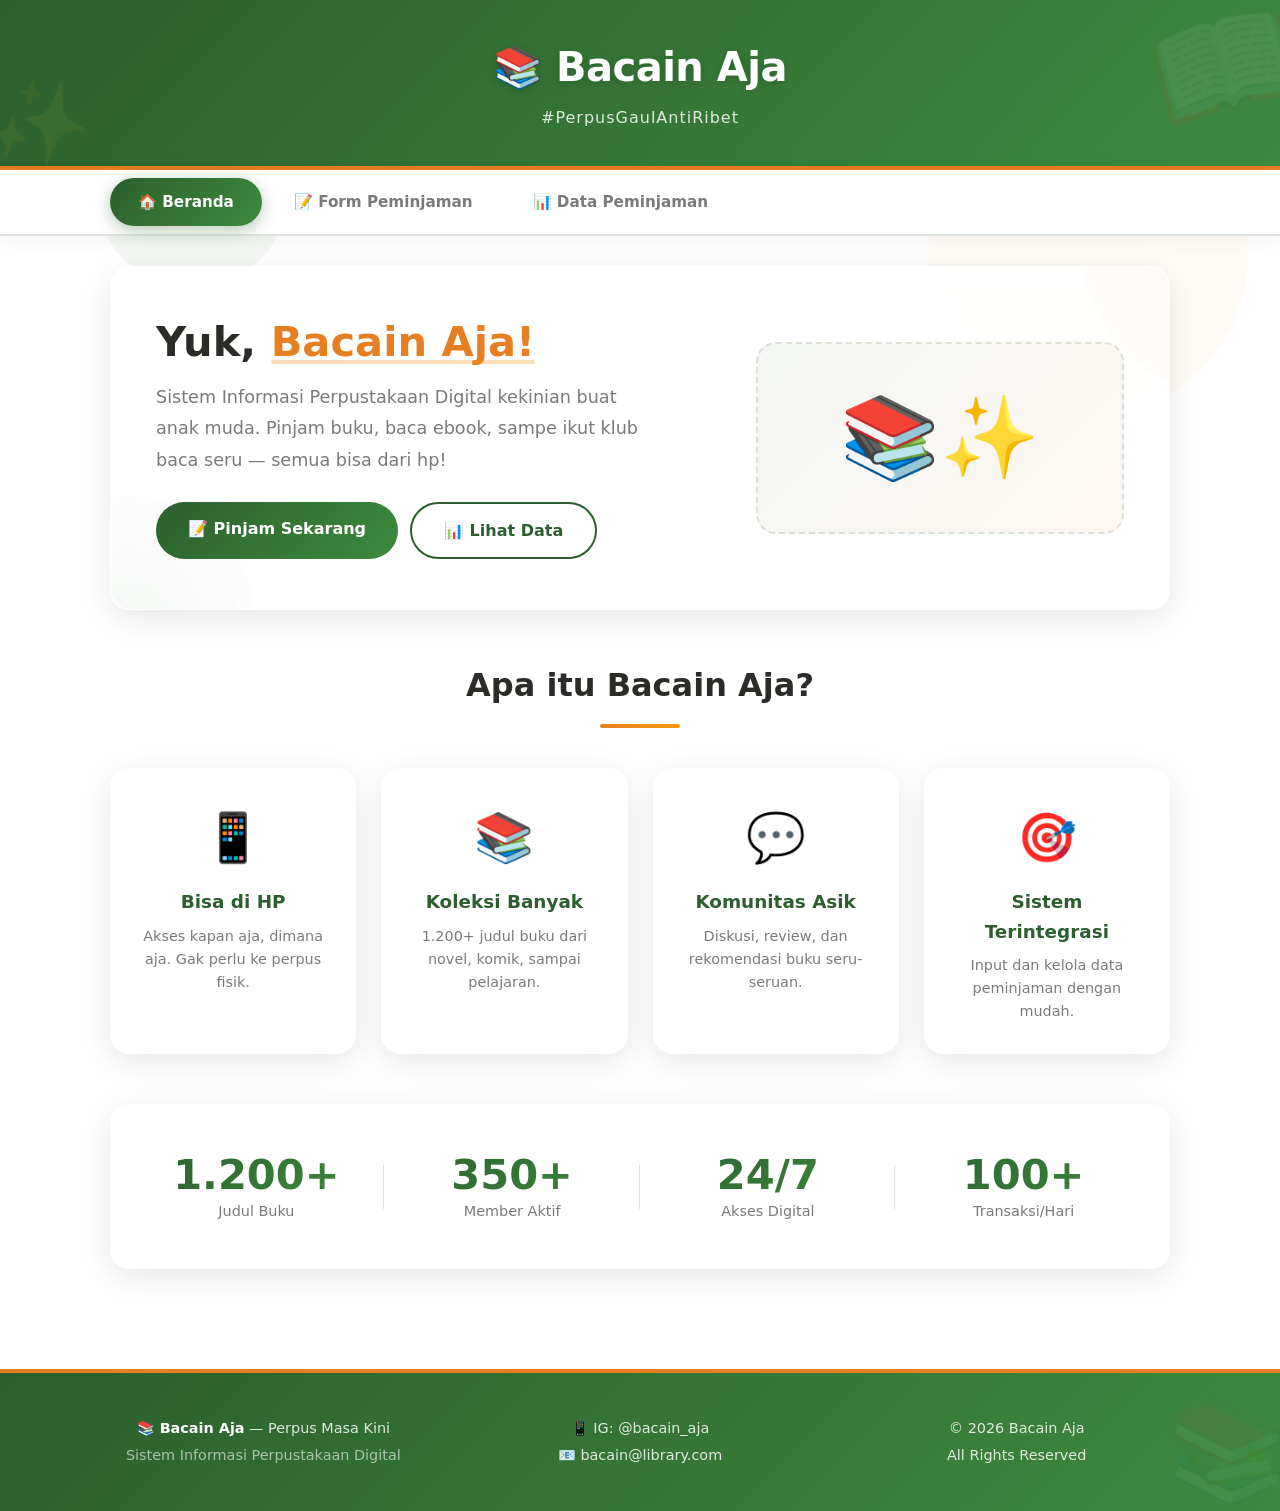
==== index.html @ 274f5fb3 "first commit - with js awal" ====
<!DOCTYPE html>
<html lang="id">
<head>
    <meta charset="UTF-8">
    <meta name="viewport" content="width=device-width, initial-scale=1.0">
    <title>Bacain Aja - Sistem Informasi Perpustakaan</title>
    <link rel="stylesheet" href="css/style.css">
</head>
<body>

    <header>
        <div class="header-content">
            <h1>📚 Bacain Aja</h1>
            <p class="tagline">#PerpusGaulAntiRibet</p>
        </div>
    </header>

    <!-- NAVIGASI -->
    <nav>
        <div class="nav-bar">
            <input type="checkbox" id="menu-check">
            <label for="menu-check" class="menu-btn">☰</label>
            <ul class="menu">
                <li><a href="index.html" class="active">🏠 Beranda</a></li>
                <li><a href="form.html">📝 Form Peminjaman</a></li>
                <li><a href="data.html">📊 Data Peminjaman</a></li>
            </ul>
        </div>
    </nav>

    <main>
        <div class="wrapper">
            <!-- HERO SECTION -->
            <section class="hero">
                <div class="hero-kiri">
                    <h2>Yuk, <span class="oren">Bacain Aja!</span></h2>
                    <p>Sistem Informasi Perpustakaan Digital kekinian buat anak muda. Pinjam buku, baca ebook, sampe ikut klub baca seru — semua bisa dari hp!</p>
                    <div class="hero-buttons">
                        <a href="form.html" class="tombol primary">📝 Pinjam Sekarang</a>
                        <a href="data.html" class="tombol secondary">📊 Lihat Data</a>
                    </div>
                </div>
                <div class="hero-kanan">
                    📚✨
                </div>
            </section>

            <!-- FITUR -->
            <section class="deskripsi">
                <h3>Apa itu Bacain Aja?</h3>
                <div class="card-group">
                    <div class="card">
                        <div class="icon">📱</div>
                        <h4>Bisa di HP</h4>
                        <p>Akses kapan aja, dimana aja. Gak perlu ke perpus fisik.</p>
                    </div>
                    <div class="card">
                        <div class="icon">📚</div>
                        <h4>Koleksi Banyak</h4>
                        <p>1.200+ judul buku dari novel, komik, sampai pelajaran.</p>
                    </div>
                    <div class="card">
                        <div class="icon">💬</div>
                        <h4>Komunitas Asik</h4>
                        <p>Diskusi, review, dan rekomendasi buku seru-seruan.</p>
                    </div>
                    <div class="card">
                        <div class="icon">🎯</div>
                        <h4>Sistem Terintegrasi</h4>
                        <p>Input dan kelola data peminjaman dengan mudah.</p>
                    </div>
                </div>
            </section>

            <!-- STATISTIK -->
            <section class="stat">
                <div class="stat-item">
                    <span class="big">1.200+</span>
                    <span>Judul Buku</span>
                </div>
                <div class="stat-item">
                    <span class="big">350+</span>
                    <span>Member Aktif</span>
                </div>
                <div class="stat-item">
                    <span class="big">24/7</span>
                    <span>Akses Digital</span>
                </div>
                <div class="stat-item">
                    <span class="big">100+</span>
                    <span>Transaksi/Hari</span>
                </div>
            </section>
        </div>
    </main>

    <footer>
        <div class="footer-content">
            <div>
                <p><strong>📚 Bacain Aja</strong> — Perpus Masa Kini</p>
                <p class="footer-tagline">Sistem Informasi Perpustakaan Digital</p>
            </div>
            <div>
                <p>📱 IG: @bacain_aja</p>
                <p>📧 bacain@library.com</p>
            </div>
            <div>
                <p>© 2026 Bacain Aja</p>
                <p>All Rights Reserved</p>
            </div>
        </div>
    </footer>

    <script src="js/script.js"></script>
</body>
</html>
---- css/style.css ----
/* RESET DASAR */
* {
  margin: 0;
  padding: 0;
  box-sizing: border-box;
}

:root {
  --primary: #2c5f2d;
  --primary-light: #3d8b3e;
  --primary-dark: #1e451f;
  --secondary: #e67e22;
  --secondary-light: #f39c12;
  --secondary-dark: #d35400;
  --bg: #f0f4f0;
  --white: #ffffff;
  --text-dark: #2c2b28;
  --text-muted: #7a7a7a;
  --border: #dce3dc;
  --shadow: 0 8px 32px rgba(0, 0, 0, 0.10);
  --radius: 20px;
  --transition: 0.3s ease;
  --gradient-bg: linear-gradient(135deg, #e8f0e8 0%, #d4e0d4 50%, #c8d8c8 100%);
  --gradient-primary: linear-gradient(135deg, #2c5f2d, #3d8b3e);
  --gradient-secondary: linear-gradient(135deg, #e67e22, #f39c12);
}

body {
  font-family:
    system-ui,
    -apple-system,
    "Segoe UI",
    Roboto,
    sans-serif;
  background: var(--gradient-bg);
  color: var(--text-dark);
  line-height: 1.6;
  min-height: 100vh;
  background-image: 
    url('data:image/svg+xml,%3Csvg xmlns="http://www.w3.org/2000/svg" viewBox="0 0 200 200"%3E%3Ccircle cx="30" cy="30" r="15" fill="%232c5f2d" opacity="0.05"/%3E%3Ccircle cx="170" cy="40" r="25" fill="%23e67e22" opacity="0.04"/%3E%3Ccircle cx="100" cy="180" r="20" fill="%232c5f2d" opacity="0.06"/%3E%3Ccircle cx="190" cy="170" r="12" fill="%23f39c12" opacity="0.05"/%3E%3C/svg%3E');
  background-size: cover;
  background-attachment: fixed;
}

/* ========== HEADER ========== */
header {
  background: var(--gradient-primary);
  text-align: center;
  padding: 35px 20px;
  border-bottom: 4px solid var(--secondary);
  position: relative;
  overflow: hidden;
}

header::before {
  content: '📖';
  position: absolute;
  font-size: 120px;
  right: -20px;
  top: -30px;
  opacity: 0.08;
  transform: rotate(-15deg);
}

header::after {
  content: '✨';
  position: absolute;
  font-size: 80px;
  left: -10px;
  bottom: -20px;
  opacity: 0.06;
  transform: rotate(10deg);
}

.header-content h1 {
  color: var(--white);
  font-size: 2.5rem;
  margin-bottom: 6px;
  letter-spacing: -0.5px;
  text-shadow: 0 2px 8px rgba(0, 0, 0, 0.15);
}

.tagline {
  color: rgba(255, 255, 255, 0.85);
  font-size: 1rem;
  font-weight: 500;
  letter-spacing: 1px;
}

/* ========== NAVIGASI ========== */
nav {
  background: rgba(255, 255, 255, 0.92);
  backdrop-filter: blur(12px);
  border-bottom: 2px solid var(--border);
  position: sticky;
  top: 0;
  z-index: 99;
  box-shadow: 0 4px 20px rgba(0, 0, 0, 0.06);
}

.nav-bar {
  max-width: 1100px;
  margin: 0 auto;
  padding: 0 20px;
  display: flex;
  align-items: center;
  justify-content: space-between;
  position: relative;
}

#menu-check {
  display: none;
}

.menu-btn {
  display: none;
  font-size: 28px;
  background: none;
  border: none;
  cursor: pointer;
  color: var(--primary);
  padding: 12px 0;
  transition: var(--transition);
}

.menu-btn:hover {
  color: var(--secondary);
}

.menu {
  list-style: none;
  display: flex;
  gap: 4px;
  margin: 0;
  padding: 8px 0;
}

.menu li a {
  display: inline-block;
  padding: 12px 28px;
  text-decoration: none;
  color: var(--text-muted);
  font-weight: 600;
  border-radius: 40px;
  transition: var(--transition);
  font-size: 0.95rem;
  position: relative;
}

.menu li a::after {
  content: '';
  position: absolute;
  bottom: 4px;
  left: 50%;
  width: 0;
  height: 3px;
  background: var(--secondary);
  border-radius: 4px;
  transition: var(--transition);
  transform: translateX(-50%);
}

.menu li a:hover::after {
  width: 60%;
}

.menu li a:hover {
  background: rgba(44, 95, 45, 0.08);
  color: var(--primary);
  transform: translateY(-1px);
}

.menu li a.active {
  background: var(--gradient-primary);
  color: var(--white);
  box-shadow: 0 4px 16px rgba(44, 95, 45, 0.35);
}

.menu li a.active::after {
  display: none;
}

.menu li a.active:hover {
  background: var(--gradient-primary);
  box-shadow: 0 6px 24px rgba(44, 95, 45, 0.45);
  transform: translateY(-2px);
}

/* ========== RESPONSIVE NAV ========== */
@media (max-width: 768px) {
  .menu-btn {
    display: block;
  }

  .menu {
    display: none;
    position: absolute;
    top: 55px;
    left: 0;
    right: 0;
    background: rgba(255, 255, 255, 0.98);
    backdrop-filter: blur(12px);
    flex-direction: column;
    gap: 0;
    box-shadow: 0 8px 32px rgba(0, 0, 0, 0.12);
    border-top: 2px solid var(--border);
    padding: 8px 0;
    border-radius: 0 0 20px 20px;
  }

  .menu li a {
    display: block;
    padding: 14px 24px;
    border-radius: 0;
    text-align: center;
  }

  .menu li a::after {
    display: none;
  }

  .menu li a:hover {
    background: rgba(44, 95, 45, 0.06);
  }

  #menu-check:checked ~ .menu {
    display: flex;
  }
}

/* ========== WRAPPER ========== */
.wrapper {
  max-width: 1100px;
  margin: 0 auto;
  padding: 30px 20px;
  animation: fadeInUp 0.6s ease;
}

@keyframes fadeInUp {
  from {
    opacity: 0;
    transform: translateY(30px);
  }
  to {
    opacity: 1;
    transform: translateY(0);
  }
}

/* ========== HERO ========== */
.hero {
  background: rgba(255, 255, 255, 0.9);
  backdrop-filter: blur(8px);
  border-radius: var(--radius);
  padding: 50px 45px;
  display: flex;
  flex-wrap: wrap;
  align-items: center;
  justify-content: space-between;
  gap: 30px;
  margin-bottom: 50px;
  border: 1px solid rgba(255, 255, 255, 0.3);
  box-shadow: var(--shadow);
  transition: var(--transition);
  position: relative;
  overflow: hidden;
}

.hero::before {
  content: '';
  position: absolute;
  top: -50%;
  right: -20%;
  width: 300px;
  height: 300px;
  background: radial-gradient(circle, rgba(230, 126, 34, 0.06), transparent);
  border-radius: 50%;
}

.hero::after {
  content: '';
  position: absolute;
  bottom: -40%;
  left: -10%;
  width: 250px;
  height: 250px;
  background: radial-gradient(circle, rgba(44, 95, 45, 0.05), transparent);
  border-radius: 50%;
}

.hero:hover {
  box-shadow: 0 12px 40px rgba(0, 0, 0, 0.12);
  transform: translateY(-4px);
}

.hero-kiri {
  flex: 1.5;
  position: relative;
  z-index: 1;
}

.hero-kiri h2 {
  font-size: 2.6rem;
  margin-bottom: 15px;
  line-height: 1.2;
}

.oren {
  color: var(--secondary);
  position: relative;
}

.oren::after {
  content: "";
  position: absolute;
  bottom: 2px;
  left: 0;
  right: 0;
  height: 4px;
  background: var(--gradient-secondary);
  opacity: 0.3;
  border-radius: 4px;
}

.hero-kiri p {
  color: var(--text-muted);
  margin-bottom: 25px;
  font-size: 1.1rem;
  max-width: 500px;
  line-height: 1.8;
}

.hero-buttons {
  display: flex;
  gap: 12px;
  flex-wrap: wrap;
}

.hero-kanan {
  flex: 0.8;
  font-size: 5rem;
  text-align: center;
  background: linear-gradient(135deg, rgba(44, 95, 45, 0.06), rgba(230, 126, 34, 0.06));
  padding: 30px;
  border-radius: var(--radius);
  border: 2px dashed rgba(44, 95, 45, 0.15);
  position: relative;
  z-index: 1;
  animation: float 3s ease-in-out infinite;
}

@keyframes float {
  0%, 100% { transform: translateY(0px); }
  50% { transform: translateY(-10px); }
}

/* ========== TOMBOL ========== */
.tombol {
  display: inline-block;
  padding: 14px 32px;
  border-radius: 40px;
  text-decoration: none;
  font-weight: 600;
  transition: var(--transition);
  border: none;
  cursor: pointer;
  font-size: 1rem;
  position: relative;
  overflow: hidden;
}

.tombol::after {
  content: '';
  position: absolute;
  top: 50%;
  left: 50%;
  width: 0;
  height: 0;
  border-radius: 50%;
  background: rgba(255, 255, 255, 0.2);
  transition: all 0.5s ease;
  transform: translate(-50%, -50%);
}

.tombol:active::after {
  width: 300px;
  height: 300px;
}

.tombol.primary {
  background: var(--gradient-primary);
  color: var(--white);
}

.tombol.primary:hover {
  transform: translateY(-3px);
  box-shadow: 0 6px 24px rgba(44, 95, 45, 0.4);
}

.tombol.secondary {
  background: var(--white);
  color: var(--primary);
  border: 2px solid var(--primary);
}

.tombol.secondary:hover {
  background: #eef2e6;
  transform: translateY(-3px);
  box-shadow: 0 6px 20px rgba(44, 95, 45, 0.15);
}

.tombol.danger {
  background: linear-gradient(135deg, #e74c3c, #c0392b);
  color: var(--white);
}

.tombol.danger:hover {
  transform: translateY(-3px);
  box-shadow: 0 6px 24px rgba(231, 76, 60, 0.4);
}

.tombol.small {
  padding: 8px 18px;
  font-size: 0.85rem;
}

/* ========== CARD ========== */
.deskripsi h3 {
  text-align: center;
  font-size: 2rem;
  margin-bottom: 40px;
  color: var(--text-dark);
  position: relative;
}

.deskripsi h3::after {
  content: "";
  display: block;
  width: 80px;
  height: 4px;
  background: var(--gradient-secondary);
  margin: 12px auto 0;
  border-radius: 4px;
}

.card-group {
  display: grid;
  grid-template-columns: repeat(auto-fit, minmax(220px, 1fr));
  gap: 25px;
  margin-bottom: 50px;
}

.card {
  background: rgba(255, 255, 255, 0.9);
  backdrop-filter: blur(8px);
  padding: 30px 24px;
  text-align: center;
  border-radius: var(--radius);
  border: 1px solid rgba(255, 255, 255, 0.3);
  transition: var(--transition);
  box-shadow: var(--shadow);
  position: relative;
  overflow: hidden;
}

.card::before {
  content: '';
  position: absolute;
  top: 0;
  left: 0;
  right: 0;
  height: 4px;
  background: var(--gradient-primary);
  transform: scaleX(0);
  transition: var(--transition);
}

.card:hover::before {
  transform: scaleX(1);
}

.card:hover {
  transform: translateY(-8px);
  border-color: var(--primary);
  box-shadow: 0 12px 32px rgba(44, 95, 45, 0.15);
}

.icon {
  font-size: 3rem;
  margin-bottom: 12px;
  display: block;
}

.card h4 {
  color: var(--primary);
  margin: 12px 0 8px;
  font-size: 1.15rem;
}

.card p {
  color: var(--text-muted);
  font-size: 0.9rem;
}

/* ========== STATISTIK ========== */
.stat {
  display: grid;
  grid-template-columns: repeat(auto-fit, minmax(150px, 1fr));
  background: rgba(255, 255, 255, 0.9);
  backdrop-filter: blur(8px);
  border-radius: var(--radius);
  padding: 45px 30px;
  text-align: center;
  gap: 25px;
  border: 1px solid rgba(255, 255, 255, 0.3);
  margin-bottom: 20px;
  box-shadow: var(--shadow);
  transition: var(--transition);
}

.stat:hover {
  box-shadow: 0 12px 40px rgba(0, 0, 0, 0.08);
}

.stat-item {
  display: flex;
  flex-direction: column;
  position: relative;
}

.stat-item:not(:last-child)::after {
  content: '';
  position: absolute;
  right: -12px;
  top: 20%;
  height: 60%;
  width: 1px;
  background: var(--border);
}

.big {
  font-size: 2.6rem;
  font-weight: 700;
  background: var(--gradient-primary);
  -webkit-background-clip: text;
  -webkit-text-fill-color: transparent;
  background-clip: text;
  line-height: 1.2;
}

.stat-item span:last-child {
  color: var(--text-muted);
  font-size: 0.9rem;
  font-weight: 500;
}

/* ========== FORM ========== */
.form-section h2 {
  text-align: center;
  font-size: 2rem;
  margin-bottom: 8px;
  position: relative;
}

.form-section h2::after {
  content: '';
  display: block;
  width: 80px;
  height: 4px;
  background: var(--gradient-secondary);
  margin: 10px auto 0;
  border-radius: 4px;
}

.form-subtitle {
  text-align: center;
  color: var(--text-muted);
  margin-bottom: 30px;
  font-size: 1.05rem;
}

.form-container {
  background: rgba(255, 255, 255, 0.92);
  backdrop-filter: blur(8px);
  border-radius: var(--radius);
  padding: 45px;
  border: 1px solid rgba(255, 255, 255, 0.3);
  box-shadow: var(--shadow);
  max-width: 750px;
  margin: 0 auto;
  transition: var(--transition);
}

.form-container:hover {
  box-shadow: 0 12px 40px rgba(0, 0, 0, 0.08);
}

.form-group {
  margin-bottom: 24px;
}

.form-group label {
  display: block;
  font-weight: 600;
  margin-bottom: 6px;
  color: var(--text-dark);
  font-size: 0.95rem;
}

.required {
  color: #e74c3c;
}

.form-group input,
.form-group select,
.form-group textarea {
  width: 100%;
  padding: 14px 18px;
  border: 2px solid var(--border);
  border-radius: 14px;
  font-size: 1rem;
  transition: var(--transition);
  background: rgba(248, 246, 242, 0.6);
  font-family: inherit;
}

.form-group input:hover,
.form-group select:hover,
.form-group textarea:hover {
  border-color: var(--primary-light);
}

.form-group input:focus,
.form-group select:focus,
.form-group textarea:focus {
  outline: none;
  border-color: var(--primary);
  box-shadow: 0 0 0 4px rgba(44, 95, 45, 0.10);
  background: var(--white);
}

.form-group textarea {
  resize: vertical;
  min-height: 100px;
}

.form-actions {
  display: flex;
  gap: 14px;
  flex-wrap: wrap;
  margin-top: 10px;
}

/* ========== NOTIFIKASI ========== */
.notifikasi {
  margin-top: 20px;
  padding: 16px 24px;
  border-radius: 14px;
  font-weight: 600;
  display: flex;
  align-items: center;
  gap: 10px;
  animation: slideIn 0.4s ease;
}

@keyframes slideIn {
  from {
    opacity: 0;
    transform: translateY(-10px);
  }
  to {
    opacity: 1;
    transform: translateY(0);
  }
}

.notifikasi.success {
  background: linear-gradient(135deg, #d4edda, #b7dfc9);
  color: #155724;
  border: 2px solid #c3e6cb;
}

.notifikasi.error {
  background: linear-gradient(135deg, #f8d7da, #f5c6cb);
  color: #721c24;
  border: 2px solid #f5c6cb;
}

/* ========== TABEL DATA ========== */
.data-section h2 {
  font-size: 2rem;
  margin-bottom: 4px;
}

.data-section h2::after {
  content: '';
  display: block;
  width: 80px;
  height: 4px;
  background: var(--gradient-secondary);
  margin: 10px 0 0;
  border-radius: 4px;
}

.data-header {
  display: flex;
  justify-content: space-between;
  align-items: center;
  flex-wrap: wrap;
  gap: 12px;
  margin-bottom: 8px;
}

.data-actions {
  display: flex;
  gap: 10px;
  flex-wrap: wrap;
}

.data-subtitle {
  color: var(--text-muted);
  margin-bottom: 25px;
  font-weight: 500;
}

.table-container {
  background: rgba(255, 255, 255, 0.92);
  backdrop-filter: blur(8px);
  border-radius: var(--radius);
  padding: 20px;
  border: 1px solid rgba(255, 255, 255, 0.3);
  box-shadow: var(--shadow);
  overflow-x: auto;
  transition: var(--transition);
}

.table-container:hover {
  box-shadow: 0 12px 40px rgba(0, 0, 0, 0.08);
}

table {
  width: 100%;
  border-collapse: collapse;
  font-size: 0.9rem;
}

table thead {
  background: var(--gradient-primary);
  color: var(--white);
}

table th {
  padding: 16px 18px;
  text-align: left;
  font-weight: 600;
  white-space: nowrap;
}

table td {
  padding: 14px 18px;
  border-bottom: 1px solid var(--border);
  vertical-align: middle;
}

table tbody tr {
  transition: var(--transition);
}

table tbody tr:hover {
  background: rgba(44, 95, 45, 0.04);
}

table tbody tr:last-child td {
  border-bottom: none;
}

.empty-data {
  text-align: center;
  color: var(--text-muted);
  padding: 50px 20px !important;
  font-style: italic;
  font-size: 1.05rem;
}

.btn-hapus {
  background: linear-gradient(135deg, #e74c3c, #c0392b);
  color: var(--white);
  border: none;
  padding: 7px 16px;
  border-radius: 10px;
  cursor: pointer;
  font-weight: 600;
  transition: var(--transition);
  font-size: 0.8rem;
}

.btn-hapus:hover {
  transform: scale(1.05);
  box-shadow: 0 4px 16px rgba(231, 76, 60, 0.4);
}

/* ========== FOOTER ========== */
footer {
  background: var(--gradient-primary);
  border-top: 4px solid var(--secondary);
  padding: 40px 20px;
  margin-top: 50px;
  color: rgba(255, 255, 255, 0.85);
  position: relative;
  overflow: hidden;
}

footer::before {
  content: '📚';
  position: absolute;
  font-size: 100px;
  right: -10px;
  bottom: -20px;
  opacity: 0.06;
}

.footer-content {
  max-width: 1100px;
  margin: 0 auto;
  display: grid;
  grid-template-columns: repeat(auto-fit, minmax(180px, 1fr));
  gap: 30px;
  text-align: center;
  position: relative;
  z-index: 1;
}

.footer-content p {
  margin: 4px 0;
  font-size: 0.9rem;
}

.footer-content strong {
  color: var(--white);
  font-weight: 700;
}

.footer-tagline {
  font-size: 0.8rem;
  opacity: 0.7;
}

/* ========== RESPONSIVE ========== */
@media (max-width: 768px) {
  .wrapper {
    padding: 20px 16px;
  }

  .hero {
    flex-direction: column;
    text-align: center;
    padding: 30px 24px;
  }

  .hero-kiri h2 {
    font-size: 2rem;
  }

  .hero-kiri p {
    max-width: 100%;
  }

  .hero-buttons {
    justify-content: center;
  }

  .hero-kanan {
    font-size: 3.5rem;
    padding: 20px;
  }

  .card-group {
    grid-template-columns: 1fr;
  }

  .stat {
    grid-template-columns: 1fr 1fr;
  }

  .stat-item:not(:last-child)::after {
    display: none;
  }

  .form-container {
    padding: 24px;
  }

  .form-actions {
    flex-direction: column;
  }

  .form-actions .tombol {
    width: 100%;
    text-align: center;
  }

  .data-header {
    flex-direction: column;
    align-items: flex-start;
  }

  .data-actions {
    width: 100%;
  }

  .data-actions .tombol {
    flex: 1;
    text-align: center;
  }

  table {
    font-size: 0.8rem;
  }

  table th,
  table td {
    padding: 10px 12px;
  }

  .footer-content {
    grid-template-columns: 1fr;
    gap: 16px;
  }

  header {
    padding: 25px 16px;
  }

  .header-content h1 {
    font-size: 2rem;
  }
}

@media (max-width: 480px) {
  .stat {
    grid-template-columns: 1fr;
    gap: 16px;
    padding: 30px 20px;
  }

  .big {
    font-size: 2rem;
  }

  .hero-kanan {
    font-size: 2.5rem;
  }

  .menu li a {
    font-size: 0.85rem;
    padding: 12px 20px;
  }

  .data-actions {
    flex-direction: column;
  }

  .data-actions .tombol {
    width: 100%;
  }

  .table-container {
    padding: 12px;
  }

  table th,
  table td {
    padding: 8px 10px;
    font-size: 0.75rem;
  }

  .btn-hapus {
    padding: 5px 12px;
    font-size: 0.7rem;
  }
}
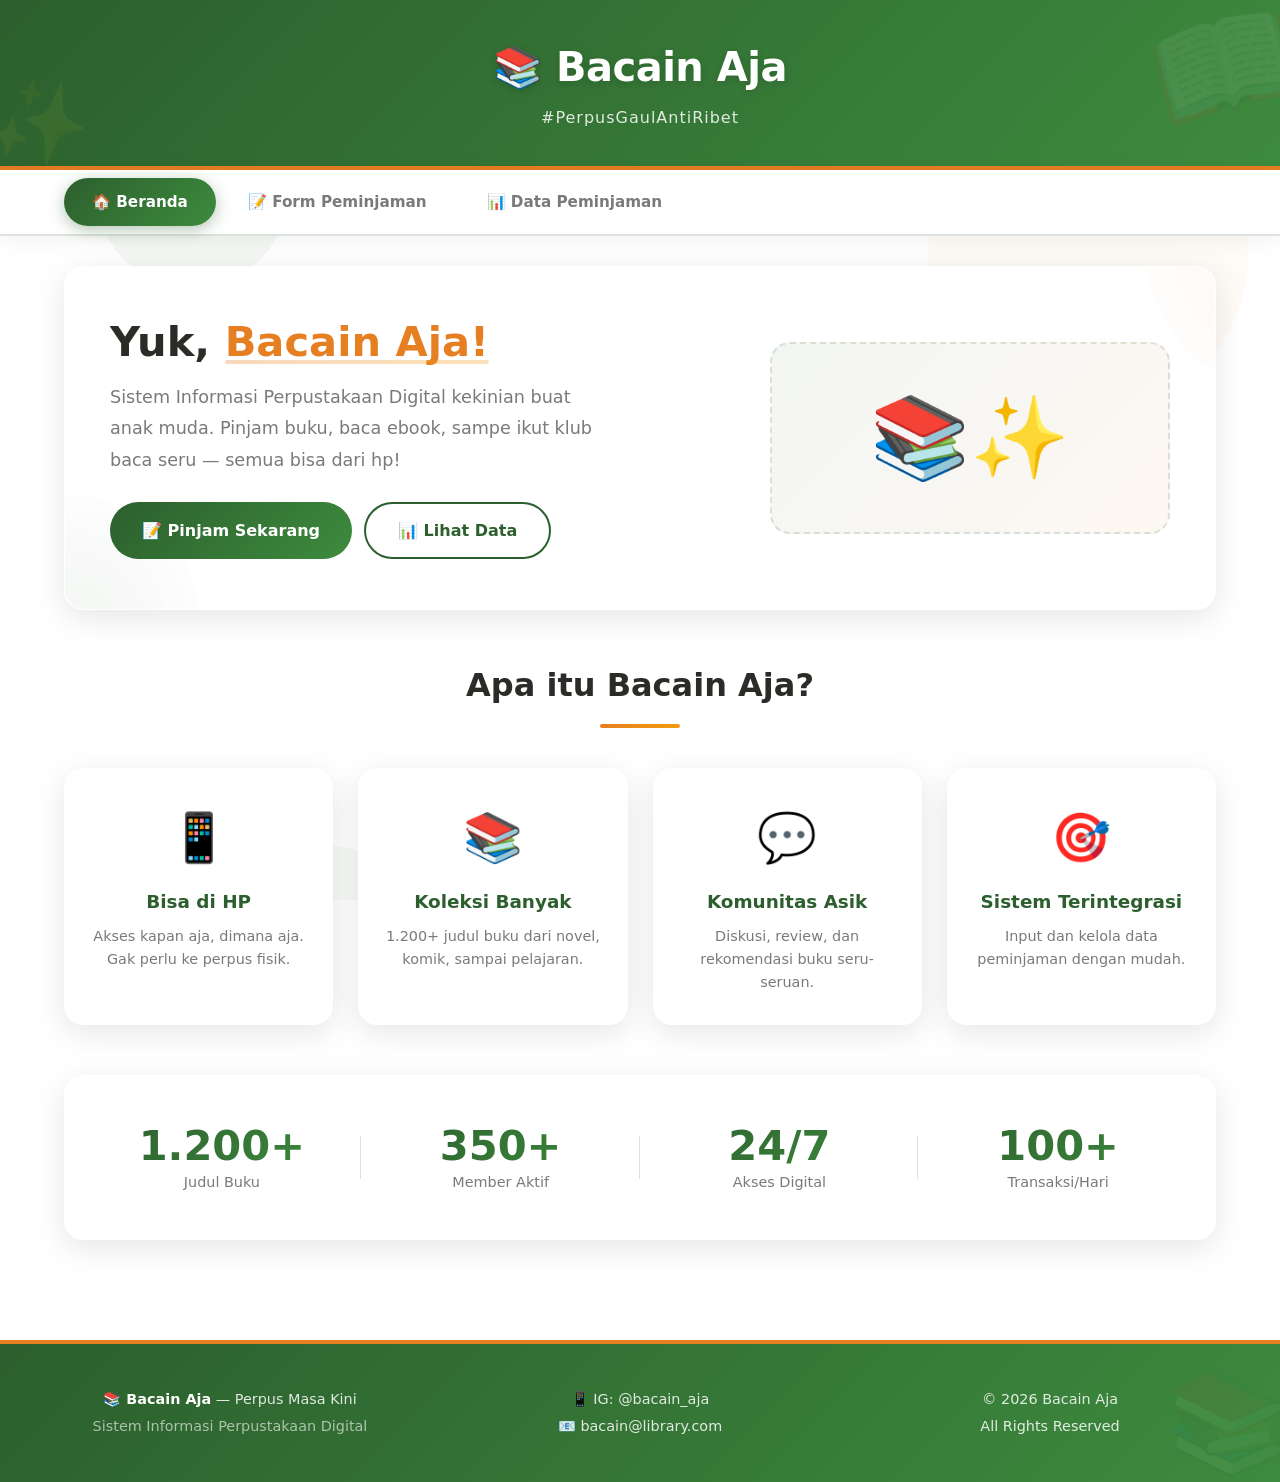
==== commit 2a7aa385: "tambahin dom dan crud" ====
--- a/index.html
+++ b/index.html
@@ -15,7 +15,6 @@
         </div>
     </header>
 
-    <!-- NAVIGASI -->
     <nav>
         <div class="nav-bar">
             <input type="checkbox" id="menu-check">
@@ -30,7 +29,6 @@
 
     <main>
         <div class="wrapper">
-            <!-- HERO SECTION -->
             <section class="hero">
                 <div class="hero-kiri">
                     <h2>Yuk, <span class="oren">Bacain Aja!</span></h2>
@@ -45,7 +43,6 @@
                 </div>
             </section>
 
-            <!-- FITUR -->
             <section class="deskripsi">
                 <h3>Apa itu Bacain Aja?</h3>
                 <div class="card-group">
@@ -72,7 +69,6 @@
                 </div>
             </section>
 
-            <!-- STATISTIK -->
             <section class="stat">
                 <div class="stat-item">
                     <span class="big">1.200+</span>
--- a/css/style.css
+++ b/css/style.css
@@ -1,4 +1,6 @@
-/* RESET DASAR */
+/* ========================================
+   RESET DASAR & VARIABEL
+   ======================================== */
 * {
   margin: 0;
   padding: 0;
@@ -18,31 +20,29 @@
   --text-muted: #7a7a7a;
   --border: #dce3dc;
   --shadow: 0 8px 32px rgba(0, 0, 0, 0.10);
+  --shadow-hover: 0 12px 48px rgba(0, 0, 0, 0.15);
   --radius: 20px;
-  --transition: 0.3s ease;
+  --radius-sm: 12px;
+  --transition: 0.3s cubic-bezier(0.4, 0, 0.2, 1);
   --gradient-bg: linear-gradient(135deg, #e8f0e8 0%, #d4e0d4 50%, #c8d8c8 100%);
   --gradient-primary: linear-gradient(135deg, #2c5f2d, #3d8b3e);
   --gradient-secondary: linear-gradient(135deg, #e67e22, #f39c12);
+  --gradient-danger: linear-gradient(135deg, #e74c3c, #c0392b);
+  --gradient-success: linear-gradient(135deg, #27ae60, #2ecc71);
 }
 
 body {
-  font-family:
-    system-ui,
-    -apple-system,
-    "Segoe UI",
-    Roboto,
-    sans-serif;
+  font-family: system-ui, -apple-system, "Segoe UI", Roboto, sans-serif;
   background: var(--gradient-bg);
   color: var(--text-dark);
   line-height: 1.6;
   min-height: 100vh;
   background-image: 
-    url('data:image/svg+xml,%3Csvg xmlns="http://www.w3.org/2000/svg" viewBox="0 0 200 200"%3E%3Ccircle cx="30" cy="30" r="15" fill="%232c5f2d" opacity="0.05"/%3E%3Ccircle cx="170" cy="40" r="25" fill="%23e67e22" opacity="0.04"/%3E%3Ccircle cx="100" cy="180" r="20" fill="%232c5f2d" opacity="0.06"/%3E%3Ccircle cx="190" cy="170" r="12" fill="%23f39c12" opacity="0.05"/%3E%3C/svg%3E');
+    url('data:image/svg+xml,%3Csvg xmlns="http://www.w3.org/2000/svg" viewBox="0 0 200 200"%3E%3Ccircle cx="30" cy="30" r="15" fill="%232c5f2d" opacity="0.05"/%3E%3Ccircle cx="170" cy="40" r="25" fill="%23e67e22" opacity="0.04"/%3E%3Ccircle cx="100" cy="180" r="20" fill="%232c5f2d" opacity="0.06"/%3E%3Ccircle cx="190" cy="170" r="12" fill="%23f39c12" opacity="0.05"/%3E%3Ccircle cx="50" cy="150" r="18" fill="%232c5f2d" opacity="0.03"/%3E%3C/svg%3E');
   background-size: cover;
   background-attachment: fixed;
 }
 
-/* ========== HEADER ========== */
 header {
   background: var(--gradient-primary);
   text-align: center;
@@ -60,6 +60,7 @@
   top: -30px;
   opacity: 0.08;
   transform: rotate(-15deg);
+  animation: floatHeader 6s ease-in-out infinite;
 }
 
 header::after {
@@ -70,6 +71,12 @@
   bottom: -20px;
   opacity: 0.06;
   transform: rotate(10deg);
+  animation: floatHeader 8s ease-in-out infinite reverse;
+}
+
+@keyframes floatHeader {
+  0%, 100% { transform: translateY(0) rotate(-15deg); }
+  50% { transform: translateY(-15px) rotate(-10deg); }
 }
 
 .header-content h1 {
@@ -78,6 +85,8 @@
   margin-bottom: 6px;
   letter-spacing: -0.5px;
   text-shadow: 0 2px 8px rgba(0, 0, 0, 0.15);
+  position: relative;
+  z-index: 1;
 }
 
 .tagline {
@@ -85,12 +94,14 @@
   font-size: 1rem;
   font-weight: 500;
   letter-spacing: 1px;
-}
-
-/* ========== NAVIGASI ========== */
+  position: relative;
+  z-index: 1;
+}
+
 nav {
-  background: rgba(255, 255, 255, 0.92);
+  background: rgba(255, 255, 255, 0.95);
   backdrop-filter: blur(12px);
+  -webkit-backdrop-filter: blur(12px);
   border-bottom: 2px solid var(--border);
   position: sticky;
   top: 0;
@@ -99,9 +110,9 @@
 }
 
 .nav-bar {
-  max-width: 1100px;
+  max-width: 1200px;
   margin: 0 auto;
-  padding: 0 20px;
+  padding: 0 24px;
   display: flex;
   align-items: center;
   justify-content: space-between;
@@ -150,11 +161,11 @@
 .menu li a::after {
   content: '';
   position: absolute;
-  bottom: 4px;
+  bottom: 6px;
   left: 50%;
   width: 0;
   height: 3px;
-  background: var(--secondary);
+  background: var(--gradient-secondary);
   border-radius: 4px;
   transition: var(--transition);
   transform: translateX(-50%);
@@ -165,9 +176,9 @@
 }
 
 .menu li a:hover {
-  background: rgba(44, 95, 45, 0.08);
+  background: rgba(44, 95, 45, 0.06);
   color: var(--primary);
-  transform: translateY(-1px);
+  transform: translateY(-2px);
 }
 
 .menu li a.active {
@@ -186,7 +197,6 @@
   transform: translateY(-2px);
 }
 
-/* ========== RESPONSIVE NAV ========== */
 @media (max-width: 768px) {
   .menu-btn {
     display: block;
@@ -200,6 +210,7 @@
     right: 0;
     background: rgba(255, 255, 255, 0.98);
     backdrop-filter: blur(12px);
+    -webkit-backdrop-filter: blur(12px);
     flex-direction: column;
     gap: 0;
     box-shadow: 0 8px 32px rgba(0, 0, 0, 0.12);
@@ -228,11 +239,10 @@
   }
 }
 
-/* ========== WRAPPER ========== */
 .wrapper {
-  max-width: 1100px;
+  max-width: 1200px;
   margin: 0 auto;
-  padding: 30px 20px;
+  padding: 30px 24px;
   animation: fadeInUp 0.6s ease;
 }
 
@@ -247,10 +257,10 @@
   }
 }
 
-/* ========== HERO ========== */
 .hero {
-  background: rgba(255, 255, 255, 0.9);
+  background: rgba(255, 255, 255, 0.92);
   backdrop-filter: blur(8px);
+  -webkit-backdrop-filter: blur(8px);
   border-radius: var(--radius);
   padding: 50px 45px;
   display: flex;
@@ -289,7 +299,7 @@
 }
 
 .hero:hover {
-  box-shadow: 0 12px 40px rgba(0, 0, 0, 0.12);
+  box-shadow: var(--shadow-hover);
   transform: translateY(-4px);
 }
 
@@ -351,12 +361,14 @@
 
 @keyframes float {
   0%, 100% { transform: translateY(0px); }
-  50% { transform: translateY(-10px); }
-}
-
-/* ========== TOMBOL ========== */
+  50% { transform: translateY(-12px); }
+}
+
 .tombol {
-  display: inline-block;
+  display: inline-flex;
+  align-items: center;
+  justify-content: center;
+  gap: 8px;
   padding: 14px 32px;
   border-radius: 40px;
   text-decoration: none;
@@ -410,7 +422,7 @@
 }
 
 .tombol.danger {
-  background: linear-gradient(135deg, #e74c3c, #c0392b);
+  background: var(--gradient-danger);
   color: var(--white);
 }
 
@@ -419,12 +431,21 @@
   box-shadow: 0 6px 24px rgba(231, 76, 60, 0.4);
 }
 
+.tombol.success {
+  background: var(--gradient-success);
+  color: var(--white);
+}
+
+.tombol.success:hover {
+  transform: translateY(-3px);
+  box-shadow: 0 6px 24px rgba(39, 174, 96, 0.4);
+}
+
 .tombol.small {
   padding: 8px 18px;
   font-size: 0.85rem;
 }
 
-/* ========== CARD ========== */
 .deskripsi h3 {
   text-align: center;
   font-size: 2rem;
@@ -451,8 +472,9 @@
 }
 
 .card {
-  background: rgba(255, 255, 255, 0.9);
+  background: rgba(255, 255, 255, 0.92);
   backdrop-filter: blur(8px);
+  -webkit-backdrop-filter: blur(8px);
   padding: 30px 24px;
   text-align: center;
   border-radius: var(--radius);
@@ -482,7 +504,7 @@
 .card:hover {
   transform: translateY(-8px);
   border-color: var(--primary);
-  box-shadow: 0 12px 32px rgba(44, 95, 45, 0.15);
+  box-shadow: var(--shadow-hover);
 }
 
 .icon {
@@ -502,12 +524,12 @@
   font-size: 0.9rem;
 }
 
-/* ========== STATISTIK ========== */
 .stat {
   display: grid;
   grid-template-columns: repeat(auto-fit, minmax(150px, 1fr));
-  background: rgba(255, 255, 255, 0.9);
+  background: rgba(255, 255, 255, 0.92);
   backdrop-filter: blur(8px);
+  -webkit-backdrop-filter: blur(8px);
   border-radius: var(--radius);
   padding: 45px 30px;
   text-align: center;
@@ -519,7 +541,7 @@
 }
 
 .stat:hover {
-  box-shadow: 0 12px 40px rgba(0, 0, 0, 0.08);
+  box-shadow: var(--shadow-hover);
 }
 
 .stat-item {
@@ -554,7 +576,6 @@
   font-weight: 500;
 }
 
-/* ========== FORM ========== */
 .form-section h2 {
   text-align: center;
   font-size: 2rem;
@@ -582,6 +603,7 @@
 .form-container {
   background: rgba(255, 255, 255, 0.92);
   backdrop-filter: blur(8px);
+  -webkit-backdrop-filter: blur(8px);
   border-radius: var(--radius);
   padding: 45px;
   border: 1px solid rgba(255, 255, 255, 0.3);
@@ -592,7 +614,7 @@
 }
 
 .form-container:hover {
-  box-shadow: 0 12px 40px rgba(0, 0, 0, 0.08);
+  box-shadow: var(--shadow-hover);
 }
 
 .form-group {
@@ -617,7 +639,7 @@
   width: 100%;
   padding: 14px 18px;
   border: 2px solid var(--border);
-  border-radius: 14px;
+  border-radius: var(--radius-sm);
   font-size: 1rem;
   transition: var(--transition);
   background: rgba(248, 246, 242, 0.6);
@@ -651,11 +673,10 @@
   margin-top: 10px;
 }
 
-/* ========== NOTIFIKASI ========== */
 .notifikasi {
   margin-top: 20px;
   padding: 16px 24px;
-  border-radius: 14px;
+  border-radius: var(--radius-sm);
   font-weight: 600;
   display: flex;
   align-items: center;
@@ -686,7 +707,12 @@
   border: 2px solid #f5c6cb;
 }
 
-/* ========== TABEL DATA ========== */
+.notifikasi.info {
+  background: linear-gradient(135deg, #d1ecf1, #bee5eb);
+  color: #0c5460;
+  border: 2px solid #bee5eb;
+}
+
 .data-section h2 {
   font-size: 2rem;
   margin-bottom: 4px;
@@ -726,6 +752,7 @@
 .table-container {
   background: rgba(255, 255, 255, 0.92);
   backdrop-filter: blur(8px);
+  -webkit-backdrop-filter: blur(8px);
   border-radius: var(--radius);
   padding: 20px;
   border: 1px solid rgba(255, 255, 255, 0.3);
@@ -735,13 +762,14 @@
 }
 
 .table-container:hover {
-  box-shadow: 0 12px 40px rgba(0, 0, 0, 0.08);
+  box-shadow: var(--shadow-hover);
 }
 
 table {
   width: 100%;
   border-collapse: collapse;
   font-size: 0.9rem;
+  min-width: 900px;
 }
 
 table thead {
@@ -782,24 +810,64 @@
   font-size: 1.05rem;
 }
 
-.btn-hapus {
-  background: linear-gradient(135deg, #e74c3c, #c0392b);
-  color: var(--white);
+.status-badge {
+  display: inline-block;
+  padding: 4px 14px;
+  border-radius: 20px;
+  font-size: 0.75rem;
+  font-weight: 600;
+}
+
+.status-badge.active {
+  background: rgba(39, 174, 96, 0.15);
+  color: #27ae60;
+}
+
+.status-badge.pending {
+  background: rgba(243, 156, 18, 0.15);
+  color: #f39c12;
+}
+
+.status-badge.completed {
+  background: rgba(52, 152, 219, 0.15);
+  color: #2980b9;
+}
+
+.btn-aksi {
   border: none;
-  padding: 7px 16px;
-  border-radius: 10px;
+  padding: 5px 12px;
+  border-radius: 8px;
   cursor: pointer;
   font-weight: 600;
   transition: var(--transition);
-  font-size: 0.8rem;
-}
-
-.btn-hapus:hover {
+  font-size: 0.75rem;
+  display: inline-flex;
+  align-items: center;
+  gap: 4px;
+}
+
+.btn-aksi:hover {
   transform: scale(1.05);
+}
+
+.btn-aksi.edit {
+  background: linear-gradient(135deg, #3498db, #2980b9);
+  color: white;
+}
+
+.btn-aksi.edit:hover {
+  box-shadow: 0 4px 16px rgba(52, 152, 219, 0.4);
+}
+
+.btn-aksi.hapus {
+  background: var(--gradient-danger);
+  color: white;
+}
+
+.btn-aksi.hapus:hover {
   box-shadow: 0 4px 16px rgba(231, 76, 60, 0.4);
 }
 
-/* ========== FOOTER ========== */
 footer {
   background: var(--gradient-primary);
   border-top: 4px solid var(--secondary);
@@ -817,10 +885,11 @@
   right: -10px;
   bottom: -20px;
   opacity: 0.06;
+  animation: floatHeader 10s ease-in-out infinite;
 }
 
 .footer-content {
-  max-width: 1100px;
+  max-width: 1200px;
   margin: 0 auto;
   display: grid;
   grid-template-columns: repeat(auto-fit, minmax(180px, 1fr));
@@ -845,137 +914,181 @@
   opacity: 0.7;
 }
 
-/* ========== RESPONSIVE ========== */
 @media (max-width: 768px) {
+  header {
+    padding: 25px 16px;
+  }
+  .header-content h1 {
+    font-size: 2rem;
+  }
   .wrapper {
     padding: 20px 16px;
   }
-
   .hero {
     flex-direction: column;
     text-align: center;
     padding: 30px 24px;
   }
-
   .hero-kiri h2 {
-    font-size: 2rem;
-  }
-
+    font-size: 1.8rem;
+  }
   .hero-kiri p {
     max-width: 100%;
   }
-
   .hero-buttons {
     justify-content: center;
   }
-
   .hero-kanan {
     font-size: 3.5rem;
     padding: 20px;
   }
-
   .card-group {
-    grid-template-columns: 1fr;
-  }
-
+    grid-template-columns: 1fr 1fr;
+  }
   .stat {
     grid-template-columns: 1fr 1fr;
   }
-
   .stat-item:not(:last-child)::after {
     display: none;
   }
-
   .form-container {
-    padding: 24px;
-  }
-
+    padding: 28px 20px;
+  }
   .form-actions {
     flex-direction: column;
   }
-
   .form-actions .tombol {
     width: 100%;
     text-align: center;
   }
-
   .data-header {
     flex-direction: column;
     align-items: flex-start;
   }
-
   .data-actions {
     width: 100%;
   }
-
   .data-actions .tombol {
     flex: 1;
     text-align: center;
   }
-
   table {
     font-size: 0.8rem;
-  }
-
+    min-width: 700px;
+  }
   table th,
   table td {
     padding: 10px 12px;
   }
-
   .footer-content {
     grid-template-columns: 1fr;
     gap: 16px;
   }
-
+}
+
+@media (max-width: 480px) {
   header {
-    padding: 25px 16px;
-  }
-
+    padding: 20px 12px;
+  }
   .header-content h1 {
-    font-size: 2rem;
-  }
-}
-
-@media (max-width: 480px) {
-  .stat {
-    grid-template-columns: 1fr;
-    gap: 16px;
-    padding: 30px 20px;
-  }
-
-  .big {
-    font-size: 2rem;
-  }
-
+    font-size: 1.6rem;
+  }
+  .wrapper {
+    padding: 16px 12px;
+  }
+  .hero {
+    padding: 24px 16px;
+  }
+  .hero-kiri h2 {
+    font-size: 1.5rem;
+  }
+  .hero-buttons .tombol {
+    width: 100%;
+    text-align: center;
+  }
   .hero-kanan {
     font-size: 2.5rem;
   }
-
-  .menu li a {
-    font-size: 0.85rem;
-    padding: 12px 20px;
-  }
-
+  .card-group {
+    grid-template-columns: 1fr;
+  }
+  .stat {
+    grid-template-columns: 1fr 1fr;
+  }
+  .big {
+    font-size: 1.6rem;
+  }
+  .form-container {
+    padding: 20px 16px;
+  }
+  .form-section h2 {
+    font-size: 1.5rem;
+  }
   .data-actions {
     flex-direction: column;
   }
-
   .data-actions .tombol {
     width: 100%;
   }
-
-  .table-container {
-    padding: 12px;
-  }
-
+  table {
+    font-size: 0.7rem;
+    min-width: 600px;
+  }
   table th,
   table td {
     padding: 8px 10px;
-    font-size: 0.75rem;
-  }
-
-  .btn-hapus {
-    padding: 5px 12px;
-    font-size: 0.7rem;
-  }
+  }
+  .btn-aksi {
+    padding: 4px 8px;
+    font-size: 0.65rem;
+  }
+  .btn-aksi span {
+    display: none;
+  }
+  footer {
+    padding: 25px 16px;
+  }
+}
+
+@media (max-width: 360px) {
+  .header-content h1 {
+    font-size: 1.3rem;
+  }
+  .hero-kiri h2 {
+    font-size: 1.2rem;
+  }
+  .big {
+    font-size: 1.3rem;
+  }
+  table {
+    font-size: 0.6rem;
+    min-width: 500px;
+  }
+  table th,
+  table td {
+    padding: 6px 8px;
+  }
+  .btn-aksi {
+    padding: 3px 6px;
+    font-size: 0.6rem;
+  }
+}
+
+::-webkit-scrollbar {
+  width: 8px;
+  height: 8px;
+}
+
+::-webkit-scrollbar-track {
+  background: rgba(44, 95, 45, 0.05);
+  border-radius: 10px;
+}
+
+::-webkit-scrollbar-thumb {
+  background: var(--gradient-primary);
+  border-radius: 10px;
+}
+
+::-webkit-scrollbar-thumb:hover {
+  background: var(--gradient-primary);
 }
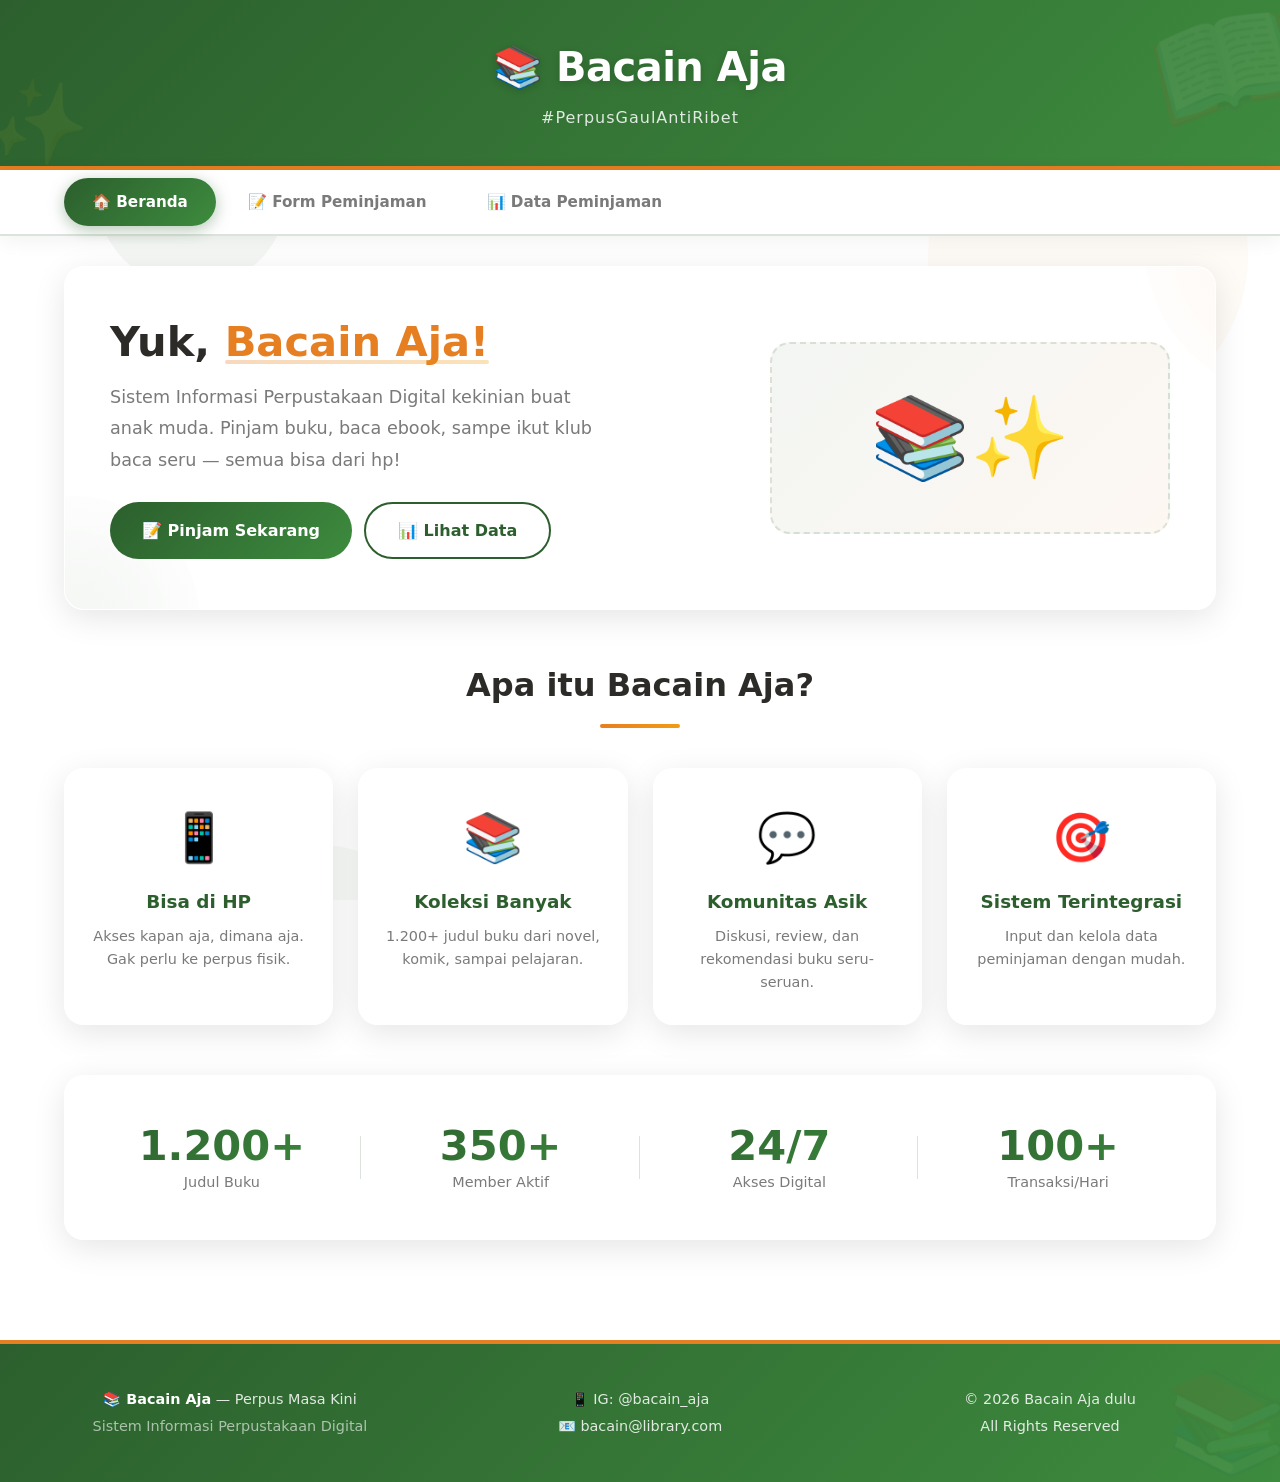
==== commit 388b2477: "post awal" ====
--- a/index.html
+++ b/index.html
@@ -101,7 +101,7 @@
                 <p>📧 bacain@library.com</p>
             </div>
             <div>
-                <p>© 2026 Bacain Aja</p>
+                <p>© 2026 Bacain Aja dulu</p>
                 <p>All Rights Reserved</p>
             </div>
         </div>
--- a/css/style.css
+++ b/css/style.css
@@ -851,7 +851,7 @@
 }
 
 .btn-aksi.edit {
-  background: linear-gradient(135deg, #3498db, #2980b9);
+  background: linear-gradient(135deg, #327dae, #2980b9);
   color: white;
 }
 
